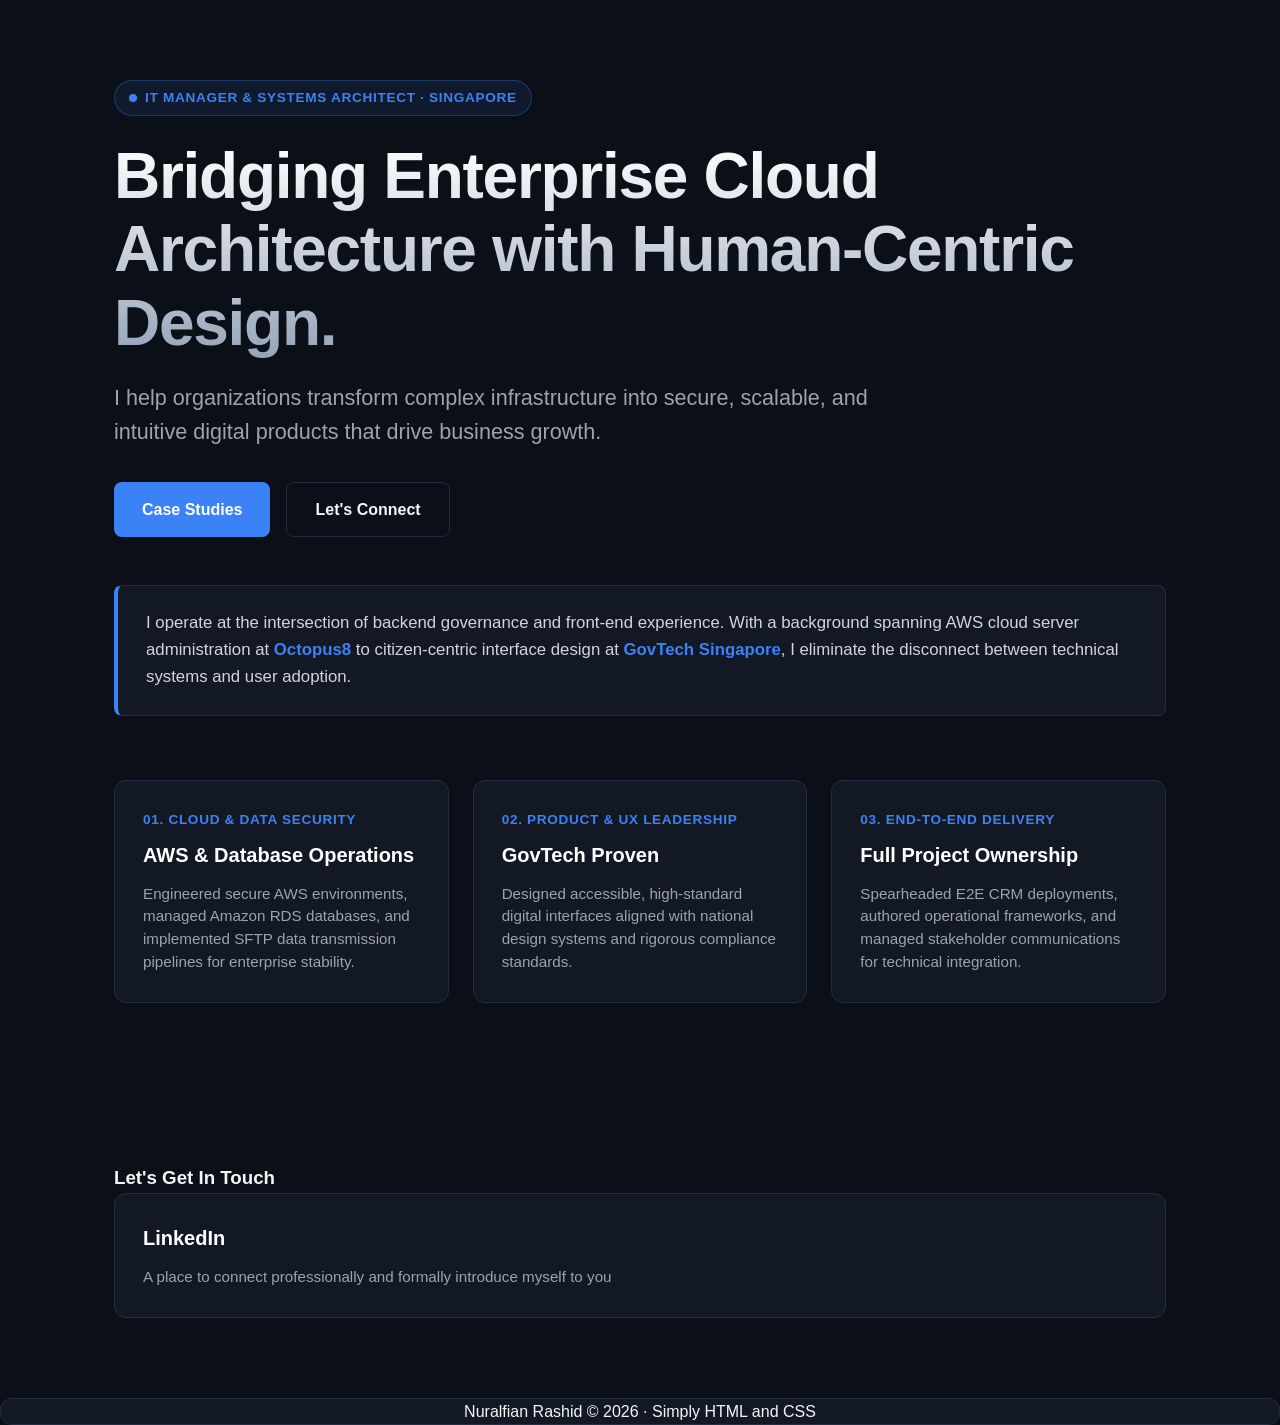
==== index.html @ ce85e3d6 "init - 2026 portfolio" ====
<!DOCTYPE html>
<html lang="en">
<head>
  <meta charset="UTF-8">
  <meta name="viewport" content="width=device-width, initial-scale=1.0">
  <title>Nuralfian Rashid — Technical Lead & Systems Architect</title>
  <link rel="stylesheet" href="style.css">
</head>
<body>

  <section class="hero-section">
    <!-- Overline Badge -->
    <div class="badge">
      <span class="badge-dot"></span>
      IT Manager & Systems Architect · Singapore
    </div>

    <!-- Main Headline -->
    <h1 class="headline">
      Bridging Enterprise Cloud Architecture with Human-Centric Design.
    </h1>

    <!-- Sub-Headline -->
    <p class="sub-headline">
      I help organizations transform complex infrastructure into secure, scalable, and intuitive digital products that drive business growth.
    </p>

    <!-- Call to Action Buttons -->
    <div class="cta-group">
      <a href="#case-studies" aria-disabled="true" class="btn btn-primary btn-disabled">Case Studies</a>
      <a href="#contact" class="btn btn-secondary">Let's Connect</a>
    </div>

    <!-- Executive Bio Block -->
    <div class="bio-block">
      I operate at the intersection of backend governance and front-end experience. With a background spanning AWS cloud server administration at <a href="http://octopus8.com" target="_blank" rel="noopener noreferrer"><strong>Octopus8</strong></a> to citizen-centric interface design at <a href="http://tech.gov.sg" target="_blank" rel="noopener noreferrer"><strong>GovTech Singapore</strong></a>, I eliminate the disconnect between technical systems and user adoption.
    </div>

    <!-- 3-Column Metric/Feature Grid -->
    <div class="feature-grid">
      <div class="feature-card">
        <div class="feature-number">01. Cloud & Data Security</div>
        <h2 class="feature-title">AWS & Database Operations</h2>
        <p class="feature-description">
          Engineered secure AWS environments, managed Amazon RDS databases, and implemented SFTP data transmission pipelines for enterprise stability.
        </p>
      </div>

      <div class="feature-card">
        <div class="feature-number">02. Product & UX Leadership</div>
        <h2 class="feature-title">GovTech Proven</h2>
        <p class="feature-description">
          Designed accessible, high-standard digital interfaces aligned with national design systems and rigorous compliance standards.
        </p>
      </div>

      <div class="feature-card">
        <div class="feature-number">03. End-to-End Delivery</div>
        <h2 class="feature-title">Full Project Ownership</h2>
        <p class="feature-description">
          Spearheaded E2E CRM deployments, authored operational frameworks, and managed stakeholder communications for technical integration.
        </p>
      </div>
    </div>
  </section>
  <section class="contact-section">
        <h3>Let's Get In Touch</h3>
        <a href="http://linkedin.com/in/nuralfian/"><div class="link-to-contact feature-card" id="contact">
            <h4 class="feature-title">LinkedIn</h4>
            <p class="feature-description">
                A place to connect professionally and formally introduce myself to you
            </p>
        </div>
        </a>
    </section>
</body>
<footer class="footer-section">
    <span>Nuralfian Rashid © 2026 ·</span>
    <span>Simply HTML and CSS</span>
</footer>
</html>
---- style.css ----
:root {
    --bg-color: #0b0f17;
    --card-bg: #131924;
    --card-border: #212d40;
    --text-main: #f3f4f6;
    --text-muted: #9ca3af;
    --accent: #3b82f6;
    --accent-hover: #2563eb;
    --badge-bg: rgba(59, 130, 246, 0.1);
    --badge-border: rgba(59, 130, 246, 0.3);
    --font-family: -apple-system, BlinkMacSystemFont, "Segoe UI", Roboto, Helvetica, Arial, sans-serif;
}

* {
    box-sizing: border-box;
    margin: 0;
    padding: 0;
}

a {
    text-decoration: none;
    color: var(--accent);
}

body {
    background-color: var(--bg-color);
    color: var(--text-main);
    font-family: var(--font-family);
    line-height: 1.6;
    -webkit-font-smoothing: antialiased;
}

/* Hero Container */
.hero-section {
    max-width: 1100px;
    margin: 0 auto;
    padding: 80px 24px;
}

/* Overline Badge */
.badge {
    display: inline-flex;
    align-items: center;
    gap: 8px;
    padding: 6px 14px;
    border-radius: 9999px;
    background-color: var(--badge-bg);
    border: 1px solid var(--badge-border);
    color: var(--accent);
    font-size: 0.85rem;
    font-weight: 600;
    letter-spacing: 0.05em;
    text-transform: uppercase;
    margin-bottom: 24px;
}

.badge-dot {
    width: 8px;
    height: 8px;
    border-radius: 50%;
    background-color: var(--accent);
}

/* Main Headline */
.headline {
    font-size: clamp(2.5rem, 5vw, 4rem);
    font-weight: 800;
    line-height: 1.15;
    letter-spacing: -0.02em;
    margin-bottom: 20px;
    background: linear-gradient(180deg, #ffffff 0%, #94a3b8 100%);
    -webkit-background-clip: text;
    -webkit-text-fill-color: transparent;
}

/* Sub-headline */
.sub-headline {
    font-size: clamp(1.1rem, 2vw, 1.35rem);
    color: var(--text-muted);
    max-width: 800px;
    margin-bottom: 32px;
}

/* CTAs */
.cta-group {
    display: flex;
    gap: 16px;
    flex-wrap: wrap;
    margin-bottom: 48px;
}

.contact-section{
    max-width: 1100px;
    margin: 0 auto;
    padding: 80px 24px;
}

.btn {
    display: inline-flex;
    align-items: center;
    justify-content: center;
    padding: 14px 28px;
    border-radius: 8px;
    font-size: 1rem;
    font-weight: 600;
    text-decoration: none;
    transition: all 0.2s ease;
}

.btn-primary {
    background-color: var(--accent);
    color: #ffffff;
}

.btn-primary:hover {
    background-color: var(--accent-hover);
    transform: translateY(-1px);
}

.btn-secondary {
    background-color: transparent;
    color: var(--text-main);
    border: 1px solid var(--card-border);
}

.btn-secondary:hover {
    background-color: var(--card-bg);
    border-color: var(--text-muted);
    transform: translateY(-1px);
}

.btn-disabled:hover{
    background-color: var(--text-muted);
    transform: translateY(0);
    cursor: default;
}

/* Bio Block */
.bio-block {
    background-color: var(--card-bg);
    border: 1px solid var(--card-border);
    border-left: 4px solid var(--accent);
    border-radius: 8px;
    padding: 24px 28px;
    margin-bottom: 64px;
    color: #d1d5db;
    font-size: 1.05rem;
}

/* Feature Grid */
.feature-grid {
    display: grid;
    grid-template-columns: repeat(auto-fit, minmax(300px, 1fr));
    gap: 24px;
}

.feature-card {
    background-color: var(--card-bg);
    border: 1px solid var(--card-border);
    border-radius: 12px;
    padding: 28px;
    transition: border-color 0.2s ease;
}

.feature-card:hover {
    border-color: rgba(59, 130, 246, 0.5);
}

.feature-number {
    font-size: 0.85rem;
    font-weight: 700;
    color: var(--accent);
    text-transform: uppercase;
    letter-spacing: 0.05em;
    margin-bottom: 8px;
}

.feature-title {
    font-size: 1.25rem;
    font-weight: 700;
    color: #ffffff;
    margin-bottom: 12px;
}

.feature-description {
    font-size: 0.95rem;
    color: var(--text-muted);
    line-height: 1.5;
}

.footer-section{
    background-color: var(--card-bg);
    border: 1px solid var(--card-border);
    border-radius: 12px;
    justify-items: center;
    text-align: center;
}

.link-to-contact:hover{
    border-color: var(--text-main);
    transform: translateY(-2px);
    transition: all 0.2s ease;
}
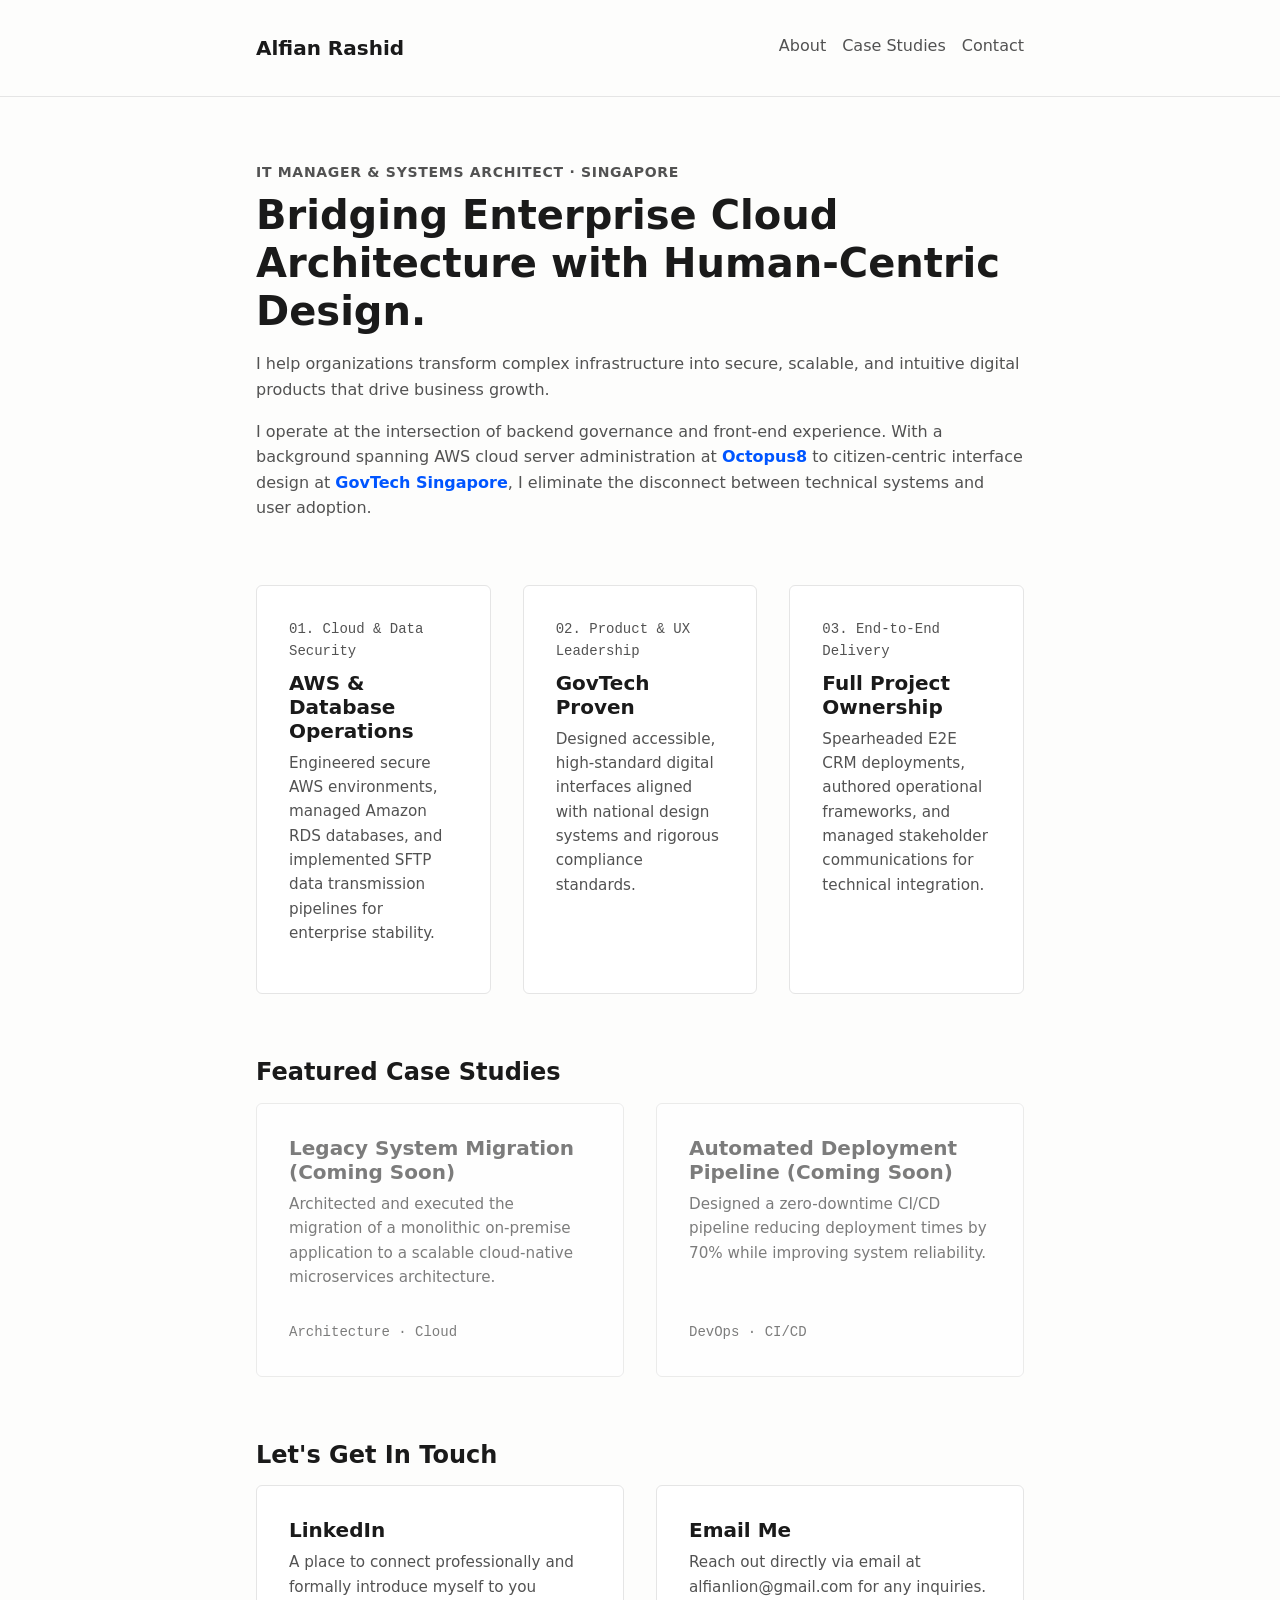
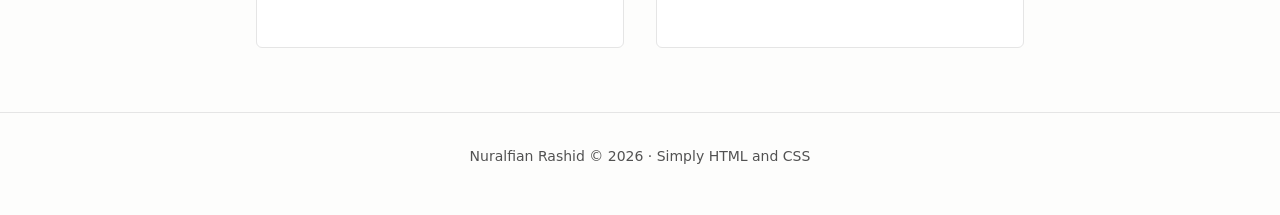
==== commit 4cb71d73: "Website revamp" ====
--- a/index.html
+++ b/index.html
@@ -1,81 +1,110 @@
 <!DOCTYPE html>
 <html lang="en">
 <head>
-  <meta charset="UTF-8">
-  <meta name="viewport" content="width=device-width, initial-scale=1.0">
-  <title>Nuralfian Rashid — Technical Lead & Systems Architect</title>
-  <link rel="stylesheet" href="style.css">
+    <meta charset="UTF-8">
+    <meta name="viewport" content="width=device-width, initial-scale=1.0">
+    <title>Nuralfian Rashid - IT Manager & System Architecture</title>
+    <meta name="description" content="Portfolio of Nuralfian Rashid, IT Manager & Systems Architect based in Singapore.">
+    <!-- Unified global stylesheet -->
+    <link rel="stylesheet" href="css/style.css">
+
+    <!-- Google tag (gtag.js) -->
+    <script async src="https://www.googletagmanager.com/gtag/js?id=G-CHJN29KC4E"></script>
+    <script>
+      window.dataLayer = window.dataLayer || [];
+      function gtag(){dataLayer.push(arguments);}
+      gtag('js', new Date());
+
+      gtag('config', 'G-CHJN29KC4E');
+    </script>
 </head>
 <body>
+    <header class="site-header">
+        <div class="container header-content">
+            <a href="index.html" class="site-logo">Alfian Rashid</a>
+            <nav class="site-nav" aria-label="Main Navigation">
+                <ul>
+                    <li><a href="index.html">About</a></li>
+                    <li><a href="#case-studies">Case Studies</a></li>
+                    <li><a href="#contact">Contact</a></li>
+                </ul>
+            </nav>
+        </div>
+    </header>
 
-  <section class="hero-section">
-    <!-- Overline Badge -->
-    <div class="badge">
-      <span class="badge-dot"></span>
-      IT Manager & Systems Architect · Singapore
-    </div>
+    <main class="container">
+        <section class="hero">
+            <span class="hero-subtitle">IT Manager & Systems Architect &middot; Singapore</span>
+            <h1 class="hero-title">Bridging Enterprise Cloud Architecture with Human-Centric Design.</h1>
+            <p>
+                I help organizations transform complex infrastructure into secure, scalable, and intuitive digital products that drive business growth.
+            </p>
+            <p>
+                I operate at the intersection of backend governance and front-end experience. With a background spanning AWS cloud server administration at <a href="http://octopus8.com" target="_blank" rel="noopener noreferrer"><strong>Octopus8</strong></a> to citizen-centric interface design at <a href="http://tech.gov.sg" target="_blank" rel="noopener noreferrer"><strong>GovTech Singapore</strong></a>, I eliminate the disconnect between technical systems and user adoption.
+            </p>
+        </section>
 
-    <!-- Main Headline -->
-    <h1 class="headline">
-      Bridging Enterprise Cloud Architecture with Human-Centric Design.
-    </h1>
+        <section id="expertise" style="margin-bottom: var(--space-xl);">
+            <div class="card-grid" style="grid-template-columns: repeat(auto-fit, minmax(200px, 1fr));">
+                <article class="card">
+                    <div class="card-meta" style="margin-top: 0; margin-bottom: var(--space-sm);">01. Cloud & Data Security</div>
+                    <h3 class="card-title">AWS & Database Operations</h3>
+                    <p class="card-desc">Engineered secure AWS environments, managed Amazon RDS databases, and implemented SFTP data transmission pipelines for enterprise stability.</p>
+                </article>
+                <article class="card">
+                    <div class="card-meta" style="margin-top: 0; margin-bottom: var(--space-sm);">02. Product & UX Leadership</div>
+                    <h3 class="card-title">GovTech Proven</h3>
+                    <p class="card-desc">Designed accessible, high-standard digital interfaces aligned with national design systems and rigorous compliance standards.</p>
+                </article>
+                <article class="card">
+                    <div class="card-meta" style="margin-top: 0; margin-bottom: var(--space-sm);">03. End-to-End Delivery</div>
+                    <h3 class="card-title">Full Project Ownership</h3>
+                    <p class="card-desc">Spearheaded E2E CRM deployments, authored operational frameworks, and managed stakeholder communications for technical integration.</p>
+                </article>
+            </div>
+        </section>
 
-    <!-- Sub-Headline -->
-    <p class="sub-headline">
-      I help organizations transform complex infrastructure into secure, scalable, and intuitive digital products that drive business growth.
-    </p>
+        <section id="case-studies" class="case-studies-section">
+            <h2>Featured Case Studies</h2>
+            <div class="card-grid">
+                <!-- Coming Soon Placeholder -->
+                <article class="card" style="opacity: 0.75; pointer-events: none;">
+                    <h3 class="card-title"><span style="color: var(--color-text-muted);">Legacy System Migration (Coming Soon)</span></h3>
+                    <p class="card-desc">Architected and executed the migration of a monolithic on-premise application to a scalable cloud-native microservices architecture.</p>
+                    <div class="card-meta">
+                        <span>Architecture</span> &middot; <span>Cloud</span>
+                    </div>
+                </article>
+                
+                <article class="card" style="opacity: 0.75; pointer-events: none;">
+                    <h3 class="card-title"><span style="color: var(--color-text-muted);">Automated Deployment Pipeline (Coming Soon)</span></h3>
+                    <p class="card-desc">Designed a zero-downtime CI/CD pipeline reducing deployment times by 70% while improving system reliability.</p>
+                    <div class="card-meta">
+                        <span>DevOps</span> &middot; <span>CI/CD</span>
+                    </div>
+                </article>
+            </div>
+        </section>
 
-    <!-- Call to Action Buttons -->
-    <div class="cta-group">
-      <a href="#case-studies" aria-disabled="true" class="btn btn-primary btn-disabled">Case Studies</a>
-      <a href="#contact" class="btn btn-secondary">Let's Connect</a>
-    </div>
+        <section id="contact" style="margin-top: var(--space-xl);">
+            <h2>Let's Get In Touch</h2>
+            <div class="card-grid">
+                <article class="card">
+                    <h3 class="card-title"><a href="http://linkedin.com/in/nuralfian/" target="_blank" rel="noopener">LinkedIn</a></h3>
+                    <p class="card-desc">A place to connect professionally and formally introduce myself to you</p>
+                </article>
+                <article class="card">
+                    <h3 class="card-title"><a href="mailto:alfianlion@gmail.com">Email Me</a></h3>
+                    <p class="card-desc">Reach out directly via email at alfianlion@gmail.com for any inquiries.</p>
+                </article>
+            </div>
+        </section>
+    </main>
 
-    <!-- Executive Bio Block -->
-    <div class="bio-block">
-      I operate at the intersection of backend governance and front-end experience. With a background spanning AWS cloud server administration at <a href="http://octopus8.com" target="_blank" rel="noopener noreferrer"><strong>Octopus8</strong></a> to citizen-centric interface design at <a href="http://tech.gov.sg" target="_blank" rel="noopener noreferrer"><strong>GovTech Singapore</strong></a>, I eliminate the disconnect between technical systems and user adoption.
-    </div>
-
-    <!-- 3-Column Metric/Feature Grid -->
-    <div class="feature-grid">
-      <div class="feature-card">
-        <div class="feature-number">01. Cloud & Data Security</div>
-        <h2 class="feature-title">AWS & Database Operations</h2>
-        <p class="feature-description">
-          Engineered secure AWS environments, managed Amazon RDS databases, and implemented SFTP data transmission pipelines for enterprise stability.
-        </p>
-      </div>
-
-      <div class="feature-card">
-        <div class="feature-number">02. Product & UX Leadership</div>
-        <h2 class="feature-title">GovTech Proven</h2>
-        <p class="feature-description">
-          Designed accessible, high-standard digital interfaces aligned with national design systems and rigorous compliance standards.
-        </p>
-      </div>
-
-      <div class="feature-card">
-        <div class="feature-number">03. End-to-End Delivery</div>
-        <h2 class="feature-title">Full Project Ownership</h2>
-        <p class="feature-description">
-          Spearheaded E2E CRM deployments, authored operational frameworks, and managed stakeholder communications for technical integration.
-        </p>
-      </div>
-    </div>
-  </section>
-  <section class="contact-section">
-        <h3>Let's Get In Touch</h3>
-        <a href="http://linkedin.com/in/nuralfian/"><div class="link-to-contact feature-card" id="contact">
-            <h4 class="feature-title">LinkedIn</h4>
-            <p class="feature-description">
-                A place to connect professionally and formally introduce myself to you
-            </p>
+    <footer class="site-footer">
+        <div class="container">
+            <p>Nuralfian Rashid &copy; 2026 &middot; Simply HTML and CSS</p>
         </div>
-        </a>
-    </section>
+    </footer>
 </body>
-<footer class="footer-section">
-    <span>Nuralfian Rashid © 2026 ·</span>
-    <span>Simply HTML and CSS</span>
-</footer>
-</html>+</html>
--- a/css/style.css
+++ b/css/style.css
@@ -0,0 +1,277 @@
+:root {
+  /* Colors */
+  --color-bg: #fdfdfc;
+  --color-text: #1a1a1a;
+  --color-text-muted: #525252;
+  --color-primary: #0055ff;
+  --color-primary-hover: #0033cc;
+  --color-border: #e5e5e5;
+  --color-bg-card: #ffffff;
+  --color-bg-code: #1e1e1e;
+  --color-text-code: #d4d4d4;
+
+  /* Typography */
+  --font-sans: system-ui, -apple-system, BlinkMacSystemFont, "Segoe UI", Roboto, Oxygen, Ubuntu, Cantarell, "Fira Sans", "Droid Sans", "Helvetica Neue", sans-serif;
+  --font-mono: ui-monospace, SFMono-Regular, Menlo, Monaco, Consolas, "Liberation Mono", "Courier New", monospace;
+  
+  /* Spacing */
+  --space-xs: 0.25rem;
+  --space-sm: 0.5rem;
+  --space-md: 1rem;
+  --space-lg: 2rem;
+  --space-xl: 4rem;
+
+  /* Layout */
+  --container-width: 800px;
+  --border-radius: 6px;
+}
+
+/* ==========================================================================
+   Reset & Base Styles
+   ========================================================================== */
+*, *::before, *::after {
+  box-sizing: border-box;
+}
+
+body {
+  font-family: var(--font-sans);
+  color: var(--color-text);
+  background-color: var(--color-bg);
+  line-height: 1.6;
+  margin: 0;
+  padding: 0;
+  -webkit-font-smoothing: antialiased;
+}
+
+h1, h2, h3, h4, h5, h6 {
+  line-height: 1.2;
+  margin-top: 0;
+  margin-bottom: var(--space-md);
+  color: var(--color-text);
+}
+
+p {
+  margin-top: 0;
+  margin-bottom: var(--space-md);
+  color: var(--color-text-muted);
+}
+
+a {
+  color: var(--color-primary);
+  text-decoration: none;
+  transition: color 0.2s ease;
+}
+
+a:hover {
+  color: var(--color-primary-hover);
+  text-decoration: underline;
+}
+
+/* ==========================================================================
+   Layout & Containers
+   ========================================================================== */
+.container {
+  max-width: var(--container-width);
+  margin: 0 auto;
+  padding: 0 var(--space-md);
+}
+
+.site-header {
+  padding: var(--space-lg) 0;
+  border-bottom: 1px solid var(--color-border);
+  margin-bottom: var(--space-xl);
+}
+
+.header-content {
+  display: flex;
+  justify-content: space-between;
+  align-items: center;
+  flex-wrap: wrap;
+  gap: var(--space-md);
+}
+
+.site-logo {
+  font-size: 1.25rem;
+  font-weight: 700;
+  color: var(--color-text);
+  text-decoration: none;
+}
+
+.site-logo:hover {
+  text-decoration: none;
+  color: var(--color-primary);
+}
+
+.site-nav ul {
+  display: flex;
+  list-style: none;
+  gap: var(--space-md);
+  padding: 0;
+  margin: 0;
+}
+
+.site-nav a {
+  color: var(--color-text-muted);
+  font-weight: 500;
+}
+
+.site-nav a:hover {
+  color: var(--color-text);
+  text-decoration: none;
+}
+
+.site-footer {
+  margin-top: var(--space-xl);
+  padding: var(--space-lg) 0;
+  border-top: 1px solid var(--color-border);
+  text-align: center;
+  color: var(--color-text-muted);
+  font-size: 0.875rem;
+}
+
+/* ==========================================================================
+   Components
+   ========================================================================== */
+/* Hero Section */
+.hero {
+  margin-bottom: var(--space-xl);
+}
+
+.hero-subtitle {
+  text-transform: uppercase;
+  letter-spacing: 0.05em;
+  font-size: 0.875rem;
+  color: var(--color-text-muted);
+  font-weight: 600;
+  display: block;
+  margin-bottom: var(--space-sm);
+}
+
+.hero-title {
+  font-size: 2.5rem;
+  margin-bottom: var(--space-md);
+}
+
+/* Cards (for case studies list) */
+.card-grid {
+  display: grid;
+  grid-template-columns: 1fr;
+  gap: var(--space-lg);
+}
+
+@media (min-width: 600px) {
+  .card-grid {
+    grid-template-columns: repeat(2, 1fr);
+  }
+}
+
+.card {
+  background: var(--color-bg-card);
+  border: 1px solid var(--color-border);
+  border-radius: var(--border-radius);
+  padding: var(--space-lg);
+  display: flex;
+  flex-direction: column;
+  transition: transform 0.2s ease, box-shadow 0.2s ease;
+}
+
+.card:hover {
+  transform: translateY(-2px);
+  box-shadow: 0 4px 12px rgba(0,0,0,0.05);
+}
+
+.card-title {
+  font-size: 1.25rem;
+  margin-bottom: var(--space-sm);
+}
+
+.card-title a {
+  color: var(--color-text);
+}
+
+.card-title a:hover {
+  color: var(--color-primary);
+  text-decoration: none;
+}
+
+.card-desc {
+  flex-grow: 1;
+  font-size: 0.95rem;
+}
+
+.card-meta {
+  margin-top: var(--space-md);
+  font-size: 0.875rem;
+  color: var(--color-text-muted);
+  font-family: var(--font-mono);
+}
+
+/* Code Blocks & Preformatted Text */
+pre {
+  background-color: var(--color-bg-code);
+  color: var(--color-text-code);
+  font-family: var(--font-mono);
+  font-size: 0.875rem;
+  padding: var(--space-md);
+  border-radius: var(--border-radius);
+  overflow-x: auto;
+  line-height: 1.4;
+  margin-bottom: var(--space-md);
+}
+
+code {
+  font-family: var(--font-mono);
+  background-color: var(--color-border);
+  padding: 0.1em 0.3em;
+  border-radius: 3px;
+  font-size: 0.9em;
+  color: var(--color-text);
+}
+
+pre code {
+  background-color: transparent;
+  padding: 0;
+  border-radius: 0;
+  color: inherit;
+}
+
+/* Case Study Content Styles */
+.case-study-header {
+  margin-bottom: var(--space-lg);
+}
+
+.case-study-meta {
+  font-family: var(--font-mono);
+  color: var(--color-text-muted);
+  font-size: 0.875rem;
+  margin-bottom: var(--space-md);
+  display: flex;
+  gap: var(--space-md);
+}
+
+.case-study-section {
+  margin-bottom: var(--space-xl);
+}
+
+.case-study-section h2 {
+  font-size: 1.5rem;
+  border-bottom: 2px solid var(--color-border);
+  padding-bottom: var(--space-xs);
+  margin-bottom: var(--space-md);
+}
+
+.case-study-section h3 {
+  font-size: 1.25rem;
+  margin-top: var(--space-lg);
+}
+
+ul, ol {
+  margin-top: 0;
+  margin-bottom: var(--space-md);
+  padding-left: var(--space-lg);
+  color: var(--color-text-muted);
+}
+
+li {
+  margin-bottom: var(--space-xs);
+}
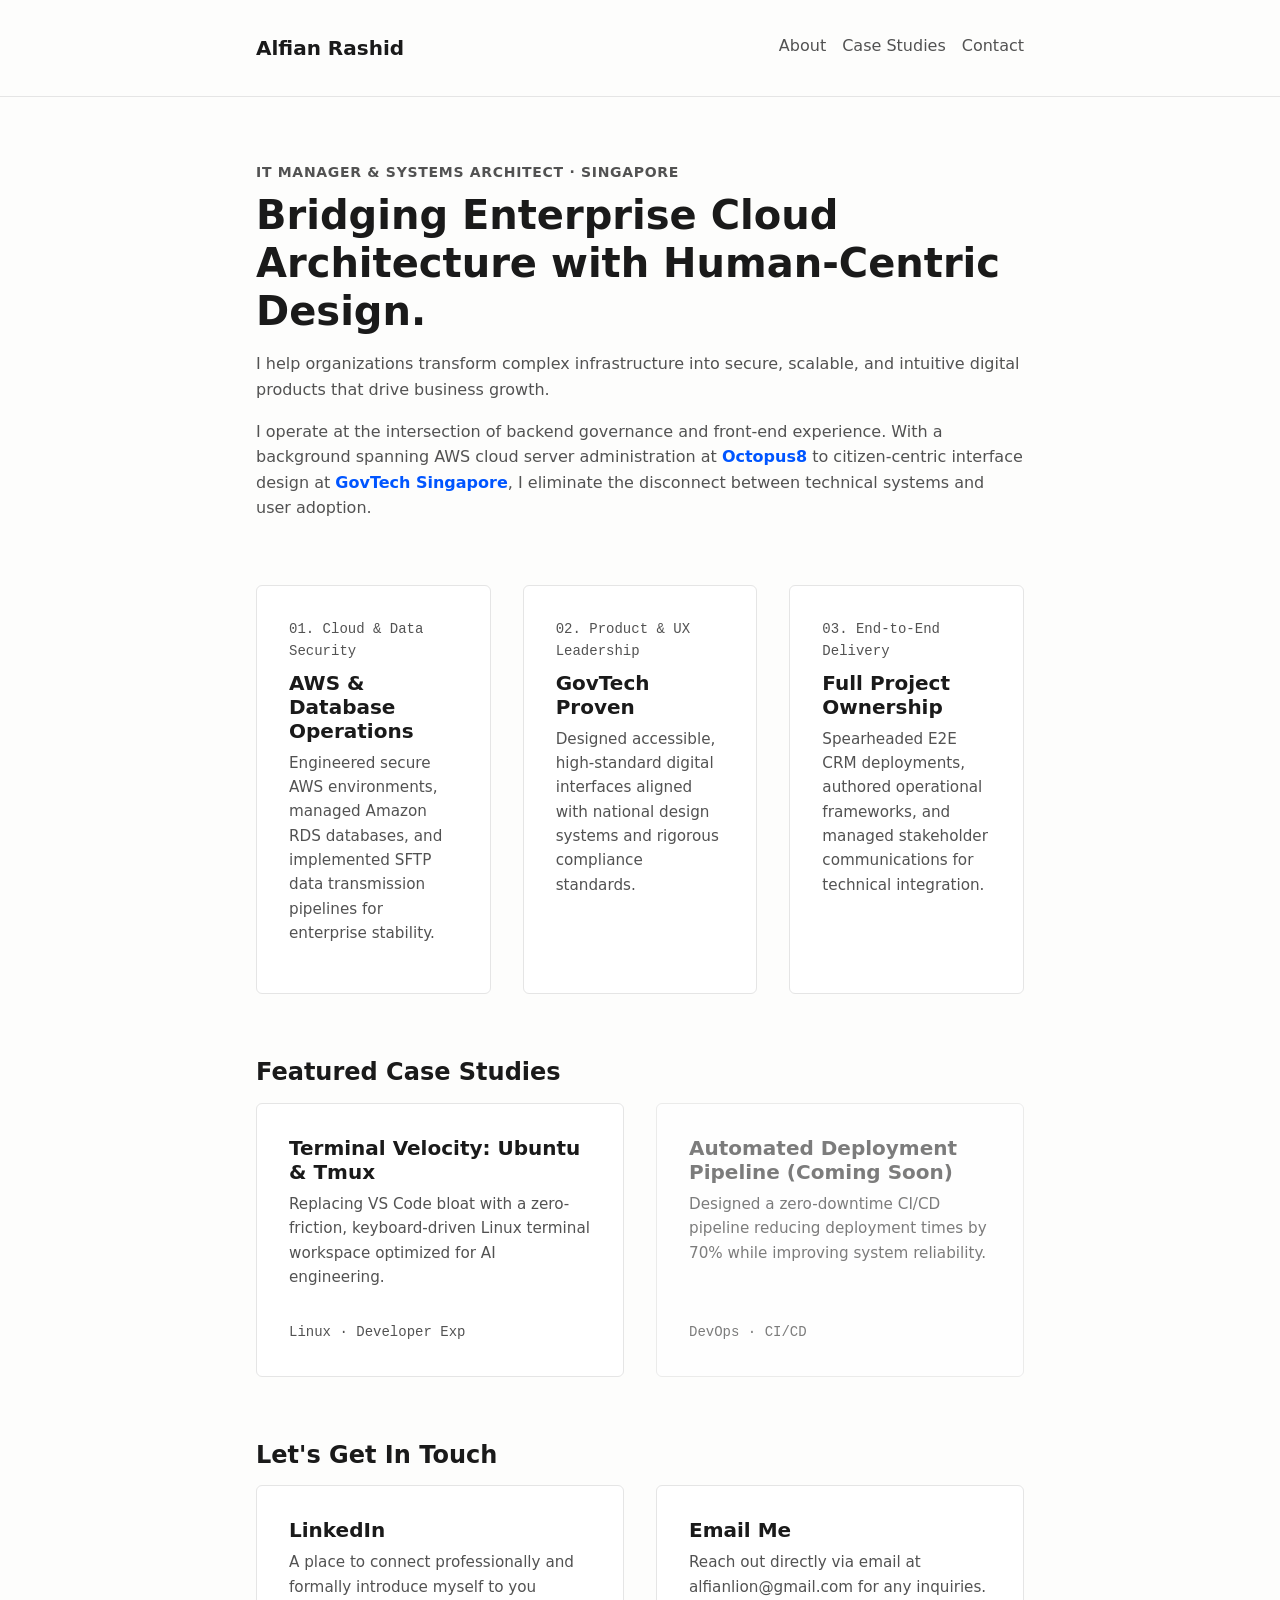
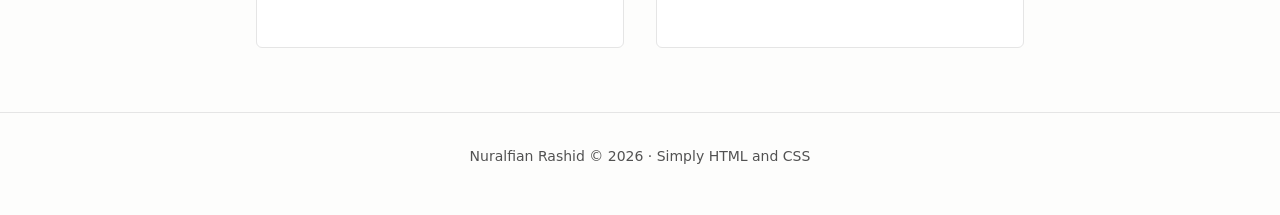
==== commit 1e85b894: "[update] New Case Study on dev workflow" ====
--- a/index.html
+++ b/index.html
@@ -67,12 +67,11 @@
         <section id="case-studies" class="case-studies-section">
             <h2>Featured Case Studies</h2>
             <div class="card-grid">
-                <!-- Coming Soon Placeholder -->
-                <article class="card" style="opacity: 0.75; pointer-events: none;">
-                    <h3 class="card-title"><span style="color: var(--color-text-muted);">Legacy System Migration (Coming Soon)</span></h3>
-                    <p class="card-desc">Architected and executed the migration of a monolithic on-premise application to a scalable cloud-native microservices architecture.</p>
+                <article class="card">
+                    <h3 class="card-title"><a href="case-studies/terminal-workflow.html">Terminal Velocity: Ubuntu & Tmux</a></h3>
+                    <p class="card-desc">Replacing VS Code bloat with a zero-friction, keyboard-driven Linux terminal workspace optimized for AI engineering.</p>
                     <div class="card-meta">
-                        <span>Architecture</span> &middot; <span>Cloud</span>
+                        <span>Linux</span> &middot; <span>Developer Exp</span>
                     </div>
                 </article>
                 
